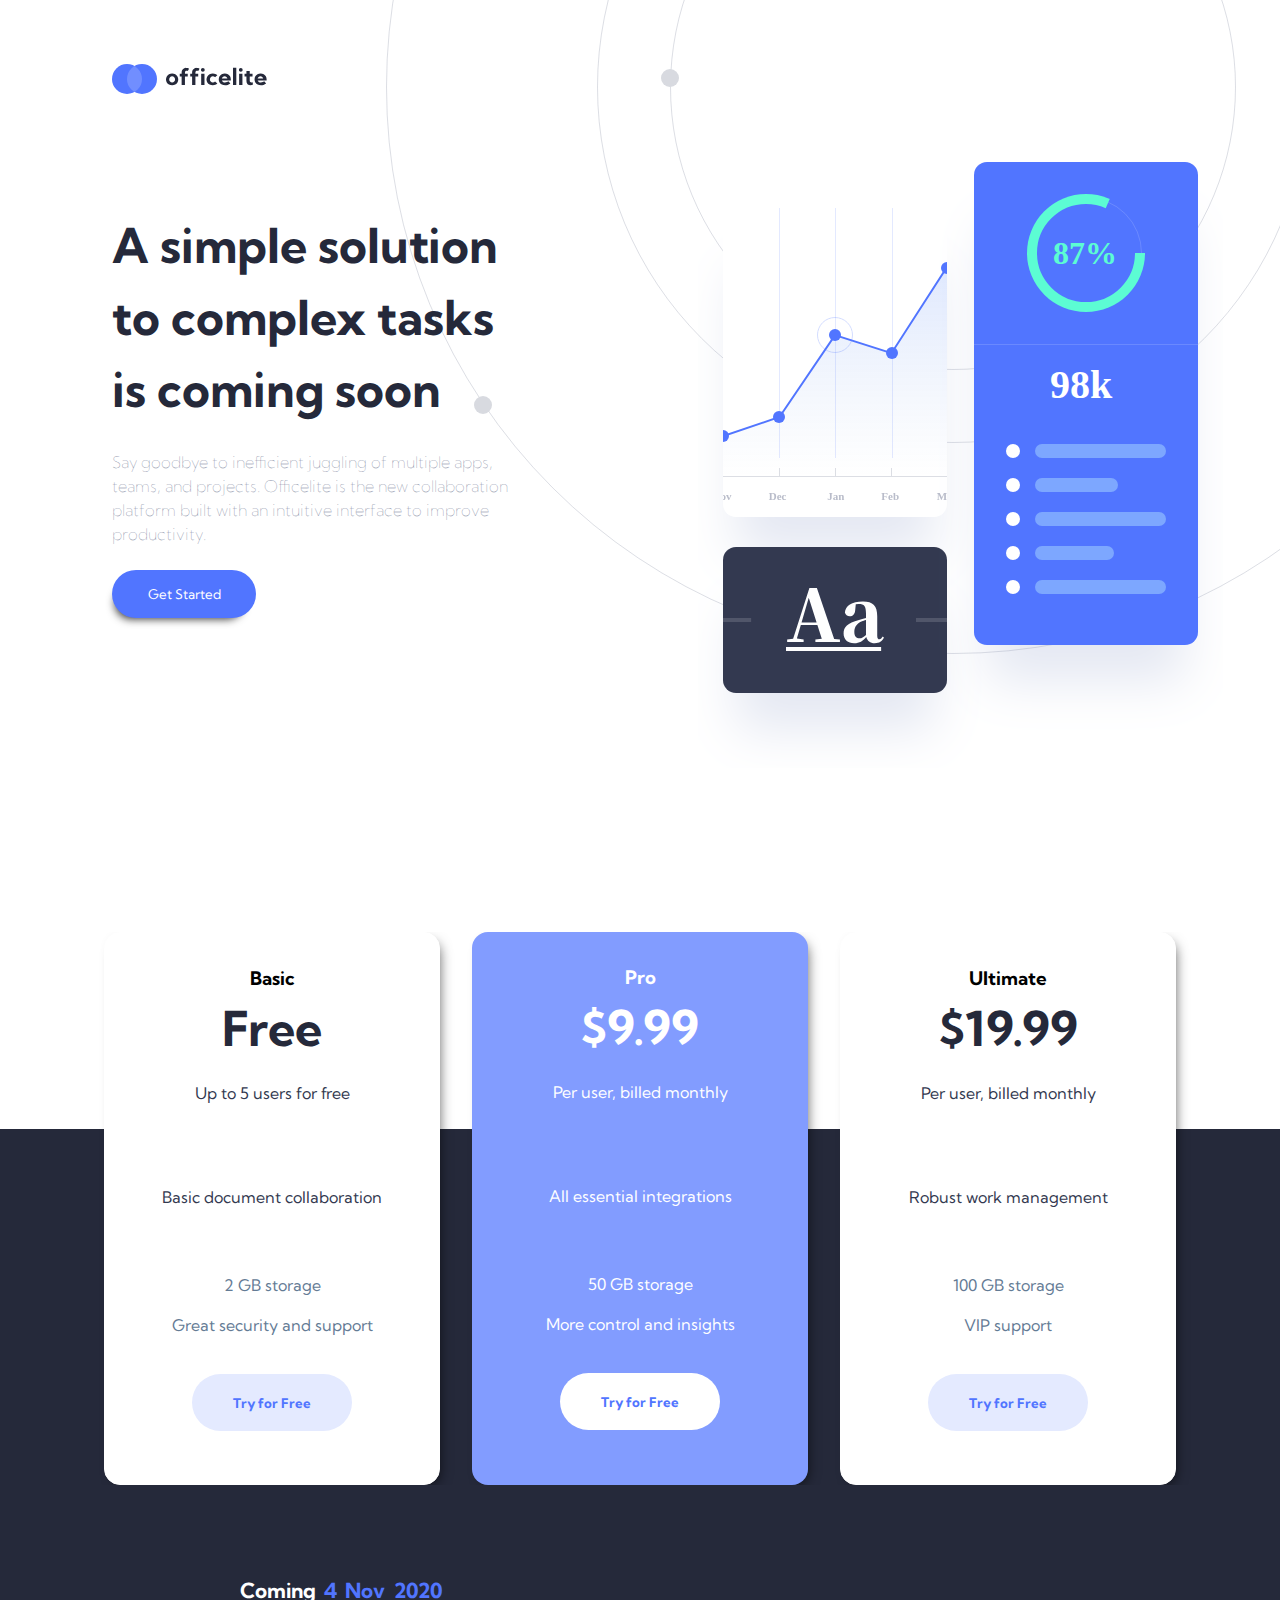
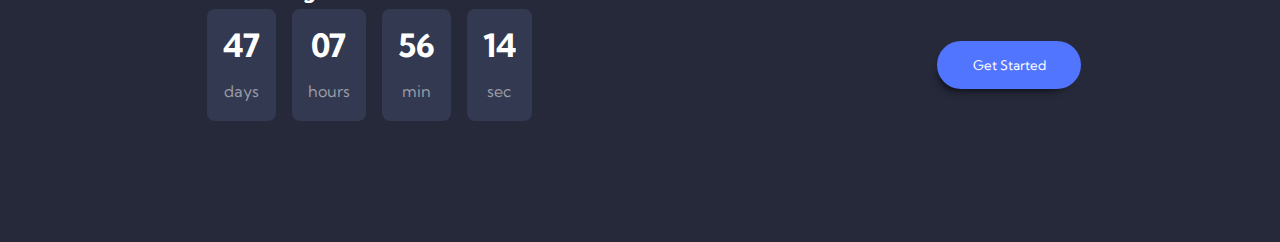
==== index.html @ df0fa64a "First commit" ====
<!DOCTYPE html>
<html lang="en">

<head>
  <meta charset="UTF-8">
  <meta name="viewport" content="width=device-width, initial-scale=1.0">

  <link rel="icon" type="image/png" sizes="32x32" href="./assets/favicon-32x32.png">
  <link rel="stylesheet" href="/css/style.css">
  <title>Officelite</title>
</head>

<body>

  <header>
    <nav>
      <img src="/assets/shared/logo.svg" alt="">
    </nav>

    <div class="cta">
      <div class="item-1">
        <h1>A simple solution to complex tasks is coming soon</h1>
        <p>Say goodbye to inefficient juggling of multiple apps, teams, and projects. Officelite is the new
          collaboration platform built with an intuitive interface to improve productivity.</p>
        <a href="sign-up.html"><button class="btn dark-purple">Get Started </button></a>
      </div>

      <div class="item-2">
        <div class="bg-pattern">
          <img src="/assets/home/bg-pattern-header.svg" alt="">
        </div>
        <div class="charts">
          <img src="/assets/home/illustration-charts.svg" alt="">
        </div>
      </div>
    </div>
  </header>



  <section class="plans">
    <div class="cards">

      <div class="card-1">
        <div>
          <h3>Basic</h3>
          <h3>Free</h3>
          <p>Up to 5 users for free</p>
        </div>
        <div>
          <p>Basic document collaboration</p>
          <p>2 GB storage</p>
          <p>Great security and support</p>
        </div>
        <button>Try for Free</button>
      </div>

      <div class="card-2">
        <div>
          <h3>Pro</h3>
          <h3>$9.99</h3>
          <p>Per user, billed monthly</p>
        </div>
        <div>
          <p> All essential integrations</p>
          <p> 50 GB storage</p>
          <p> More control and insights</p>
        </div>
        <button>Try for Free</button>

      </div>

      <div class="card-3">
        <div>
          <h3>Ultimate</h3>
          <h3>$19.99</h3>
          <p>Per user, billed monthly</p>
        </div>
        <div>
          <p>Robust work management</p>
          <p>100 GB storage</p>
          <p>VIP support</p>
        </div>
        <button>Try for Free</button>

      </div>

    </div>

    <footer>
      <h3>Coming <span class="purple-text"> 4 Nov 2020</span></h3>
      <div class="ft-item-1">

        <div class="countdown">

          <div class="days">
            <p>47<br><span class="time">days</span> </p>
          </div>
          <div class="hours">
            <p>07<br><span class="time">hours</span> </p>
          </div>
          <div class="min">
            <p>56<br><span class="time">min</span></p>
          </div>
          <div class="sec">
            <p>14<br><span class="time">sec</span> </p>
          </div>

        </div>
        <button class="btn dark-purple">Get Started</button>


      </div>

    </footer>
  </section>










  <!-- 
  If you're choosing to make this date dynamic, set it to 30 days in the future from the moment the visitor views the
  page -->



  <!-- Coming 4 Nov 2020 -->

  <!-- If you're choosing to make this timer dynamic, have it countdown from the date you set above -->
  <!-- 47 Days
  07 Hours
  56 Min
  14 Sec
  Get Started -->
</body>

</html>
---- css/style.css ----
@import url('https://fonts.googleapis.com/css2?family=Kumbh+Sans:wght@300;400;700&display=swap');

* {
  margin: 0;
  padding: 0;
  box-sizing: border-box;
  font-family: 'Kumbh Sans', sans-serif;
  overflow-x: hidden;
}

:root {
  font-size: 16px;
  --darkpurple: #5175ff;
  --lightpurple: #829cff;
  --darkblack: #25293a;
  --lightblack: #333950;
  --grey: #647b95;
  --orange: #F05B5B;
}



.btn.dark-purple {
cursor: pointer;
background-color: var(--darkpurple);
color: #fff;
border: none;
border-radius: 5rem;
padding: 1rem;
width: 9rem;
-webkit-box-shadow: -5px 9px 9px -8px rgba(0,0,0,0.79); 
box-shadow: -5px 9px 9px -8px rgba(0,0,0,0.79);
}

.btn.dark-purple:hover {
  background-color: #829CFF;
}

h1 {
  color: var(--darkblack);
  font-size: 3rem;
}


/* ------------ HEADER ------------  */
nav {
  width: 100%;
  margin: 4rem 7rem;
}


.cta {
  display: grid;
  grid-template-columns: 1fr 1fr;
  text-align: center;
}

.item-1 
{
text-align: left;
padding: 3rem 7rem;
line-height: 1.5;
width: 100%;
}
.item-1 p {
  margin: 1.5rem 0;
  color: #747B95;
  font-weight: lighter;
}
.item-2 .charts {
  opacity: 1;
  z-index: 999;
}


.item-2 .bg-pattern {
 display: block;
position: absolute;
top: -30rem;
right: -15rem;
z-index: -1;
}



/* PLANS SECTION */

.plans {
  display: grid;
  grid-template-columns: repeat(5, 1fr);
  grid-template-rows: repeat(3, 1fr);
  justify-content: center;
}

footer {
  position: relative;
  background-color: var(--darkblack);
  grid-column: 1 / -1;
  grid-row: 2 / span 3;
  z-index: -1;
  bottom: 0;
}

.countdown {
display: flex;
}

.days, .hours, .min, .sec {
  background-color: #333950;
  margin: 0 0.5rem;
  border-radius: 0.5rem;
  padding: 1rem;
  color: #fff;
  font-weight: bold;
  font-size: 2rem;
  text-align: center;
}

.time {
  color: #999CA7;
  font-size: 1rem;
}

.ft-item-1 {
display: flex;
align-items: center;
justify-content: space-around;
margin-top: 30rem;
}
/* 
 footer h3 {
  font-size: 1.5rem;
  color: #fff;
  transform: translate(15rem,29rem);
  font-size: 1.3rem;
  word-spacing: 0.2rem;
  font-weight: lighter;
} */

 footer h3 {
   position: absolute;
   margin: 28rem 15rem;
  font-size: 1.5rem;
  color: #fff;
  font-size: 1.3rem;
  word-spacing: 0.2rem;
}

.purple-text {
  color: #5175FF;
}
h3:nth-of-type(2n) {
font-size: 3rem;
color: var(--darkblack);
}



.cards {
  display: grid;
  width: 100%;
  grid-template-columns: repeat(3, 23rem);
  justify-items: center;
  justify-content: center;
  line-height: 1.5;
  margin-top: 10rem; 
  top: 60rem;
  grid-column: 1 / span 5;
  grid-row: 1 / span 2;
}



.card-1 p:nth-of-type(1), .card-2 p:nth-of-type(1), .card-3 p:nth-of-type(1) {
margin-bottom: 4rem;
color: var(--lightblack);
}
.card-1, .card-2, .card-3 {
width: 21rem;
}
.cards button {
background-color:#E4EAFF;
color: var(--darkpurple);
font-weight: bold;
border: none;
border-radius: 5rem;
padding: 1.3rem;
width: 10rem;
margin:  1.3rem 0;
}
.cards button:hover {
background-color: #C2CFFF;
cursor: pointer;
}
.card-1 p, .card-3 p {
margin:  1rem 0;
color: var(--grey);
}
.card-1, .card-3 {
  text-align: center;
  background-color: #fff;
  border: 1px solid #fff;
  border-radius: 1rem;
-webkit-box-shadow: 5px 5px 13px -6px rgba(0,0,0,0.69); 
box-shadow: 5px 5px 13px -6px rgba(0,0,0,0.69);
  padding: 2rem;
}
.card-2 {
  position: relative;
  text-align: center;
  background-color: var(--lightpurple);
  border-radius: 1rem;
-webkit-box-shadow: 5px 5px 13px -6px rgba(0,0,0,0.69); 
box-shadow: 5px 5px 13px -6px rgba(0,0,0,0.69);
padding: 2rem;
}

.card-2 {
 
}
.card-2 h3 {
color: #fff;
}
.card-2 p {
margin:  1rem 0;  
color: #fff !important;
}
.card-2 button {
background-color: #fff;
cursor: pointer;
}
.card-2 button:hover {
color: var(--lightpurple);
}

/* ------------- Sign Up Page ------------- */
.side-bg {
  position: fixed;
  background-color: var(--darkblack);
  width: 25rem;
  height: 100vh;
  z-index: -1;
  right: 0;
  overflow: hidden;
}

.side-bg img {
position: absolute;
width: 800px;
height: 100vh;
transform: rotate(180deg);
}


.grid {
  display: grid;
  grid-template-columns: repeat(2, 1fr);
  justify-content: center;
  justify-items: center;
  align-items: center;
  padding-bottom: 10rem;
}

.left-section h1 {
  line-height: 1.2;
}

.left-section h3 {
  margin-top: 2.5rem;
  word-spacing: 0.2rem;
  letter-spacing: 0.2rem;
  margin-left: 0.5rem;
}

.left-section .countdown {
  margin-top: 1rem;
}

.left-section .days, .left-section .hours,         .left-section .min,.left-section .sec {
width: 6rem;
height: 7rem;
display: flex;
align-items: center;
justify-content: center;
overflow: hidden;
color: #5175FF;
background-color: #EEF1FF;
} 

.time {
  font-weight: lighter;
}


.left-section h1 + p {
  margin: 1.5rem 0;
  color: #747B95;
  font-weight: lighter;
  line-height: 1.5;
}


input[type=number] {
    -moz-appearance:textfield; /* Firefox */
}
input, select {
  border: none;
  color: black;
  font-size: 1rem;
  font-weight: lighter;
  width: 100%;
  outline: none;
  border-bottom: 1px solid #BABDCA;
  padding-bottom: 1rem;
}

input::placeholder {
color: var(--grey);
}

form {
  width: 30rem;
  display: flex;
  flex-direction: column;
  align-items: center;
  background-color: #fff;
  border: 1px solid #fff;
  border-radius: 10px;
  padding: 4rem;
}


form button {
  margin-top: 1rem;
}



form input, form select {
  margin: 1.3rem 0;
}

select span {
  color: red;
}

.right-section .btn.dark-purple {
  width: 22rem;
  padding: 1.3rem;
}

select {
  font-weight: bold;
}

select .package-type {
  color: black;
}

#signup-nav {
  
}

/* ------------ MEDIA QUERIES ------------  */

/* ------------ TABLET ------------ */

@media(max-width: 835px) {

  .cta {
    
    align-items: center;
  }

  nav {
    margin: 0;
    padding: 0;
    margin: 3rem;
  }


  .ft-item-1 {
    margin-top: 50rem;
    display: flex;
    flex-direction: column;
    margin-top: 40rem;
  }

  footer h3 {
    width: 100%;
    display: flex;
    justify-content: center;

  }

  .ft-item-1 button {
    margin-top: 1.5rem;
  }

  .item-1 {
   padding: 3rem;
  }

  .item-1 h1 {
    font-size: 2rem;
  }

  .item-1 p {
    font-size: 0.8rem;

  }

  .item-2 .charts {
    scale: 0.9;
    display: flex;
  }

  .cards {
    grid-template-columns: 1fr;
    grid-template-rows: repeat(3, 1fr);
    gap: 3rem;
  }

  .card-1, .card-2, .card-3 {
   width: 90vw;
   height: 28vh;
   margin: 0;
   padding: 0;
   line-height: 1.5;
   text-align: left;
   display: flex;
   align-items: center;
   justify-content: space-between;
   line-height: normal;
   padding: 3rem;
   overflow: hidden;
  }

  .card-1 > div,  .card-2 > div,  .card-3 > div {
    margin-bottom: 5rem;
  }

  .card-1 p, .card-3 p {
    color: var(--grey) !important;
  }

  .card-1 h3, .card-2 h3, .card-3 h3 {
    margin: 1rem 0;
  }



  .card-1 p:nth-of-type(1), .card-2 p:nth-of-type(1), .card-3 p:nth-of-type(1) {
margin-bottom: 0;
}
  .card-1 button,  .card-2 button,  .card-3 button { 
   position: absolute;
   margin-top: 12rem;
  }

} 


/* ------------ MOBILE ------------ */

 @media(max-width: 415px) {



  nav {
    padding: 0;
    margin: 0;
    display: flex;
    justify-content: center;
    margin-top: 3rem;
    background-color: blue !important;
  }

  .cta {
    grid-template-columns: 20rem;
    grid-template-rows: repeat(2, 35rem);
    justify-content: center;
  }

  .item-1 {
    order: 2;
    width: 80vw;
    text-align: center;
    margin-bottom: 10rem;
    padding: 1rem;
    display: flex;
    flex-direction: column;
    justify-self: center;
    align-self: center;
    overflow: hidden;
  }.item-1 button {margin: 0 auto;}

  .item-1 h1 {
    font-size: 2rem;
  }

  .item-2 {
    width: 100%;
    height: 100%;
    overflow: hidden;
    order: 1;
    scale: 1;
    align-self: center;
    margin-top: 5rem;
  }

  .plans {
    position: relative;
    bottom: 10rem;
  }


  .card-1, .card-2, .card-3 {
   width: 90vw;
   height: 850px;
   margin: 0;
   padding: 0;
   line-height: 1.5;
   text-align: center;
   display: flex;
   flex-direction: column;
   line-height: normal;
   padding: 3rem;
  }

   .card-1 button,  .card-2 button,  .card-3 button { 
   position: absolute;
   margin-top: 23rem;
  }
  .card-1 h3 {
font-size: 2rem;
}

.card-1 > div:nth-of-type(2), .card-2 > div:nth-of-type(2), .card-3 > div:nth-of-type(2)  {
  margin-bottom: 25rem;
}
}

/* ------------ SIGN UP MEDIA QUERIES -------- */
@media(max-width: 950px) {
  .grid {
    width: 100%;
    grid-template-columns: 1fr;
    gap: 1.5rem;
  }

  .left-section {
    order: 1;
    width: 100%;
    display: flex;
    flex-direction: column;
    align-items: center;
    margin-top: 2rem;

  }
  .left-section h1 br { 
    display: none;
  } 
  .left-section h1 + p {
    text-align: center;
  }
  .left-section h3 {
    margin-top: 2rem;
   margin-bottom: 0.5rem;
  }

.right-section {
  order: 2;

  }

  form {

   margin-bottom: 5rem;
  }




  .side-bg {
    position: fixed;
    order: -1;
    bottom: 0;
    height: 35vh;
    width: 100%;

  }


  .side-bg img {
     width: 100vw;
     height: 100vw;   
     transform: rotate(90deg);
     margin-left: 50%;
  }
}
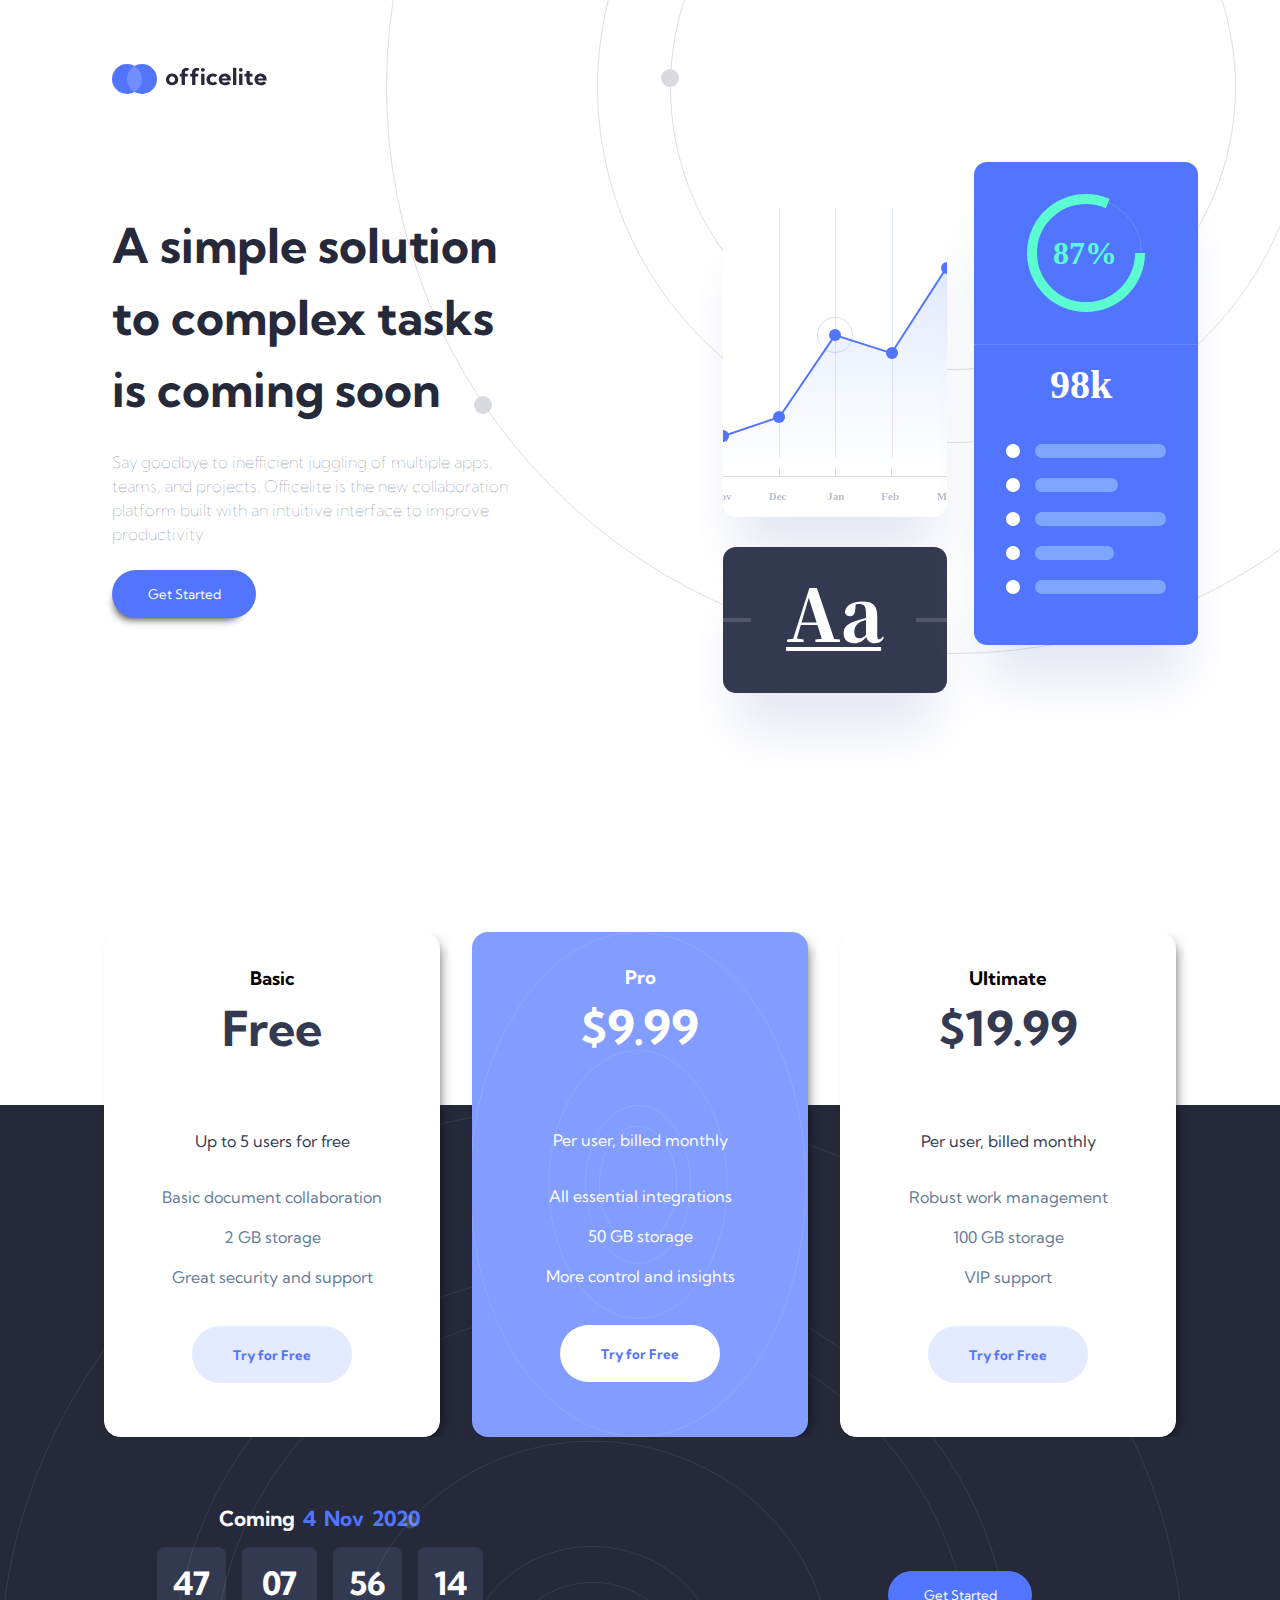
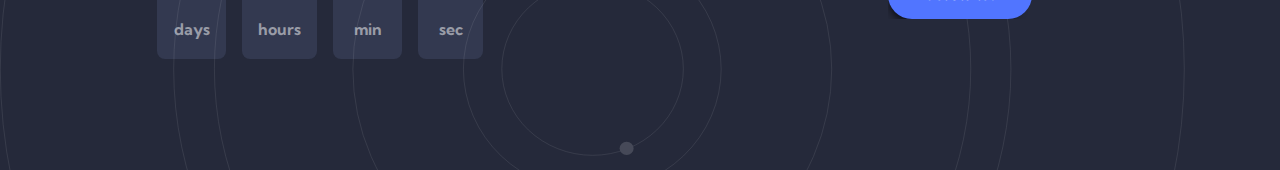
==== commit 6772a0cc: "Second commit" ====
--- a/index.html
+++ b/index.html
@@ -7,6 +7,7 @@
 
   <link rel="icon" type="image/png" sizes="32x32" href="./assets/favicon-32x32.png">
   <link rel="stylesheet" href="/css/style.css">
+
   <title>Officelite</title>
 </head>
 
@@ -42,7 +43,7 @@
     <div class="cards">
 
       <div class="card-1">
-        <div>
+        <div class="package">
           <h3>Basic</h3>
           <h3>Free</h3>
           <p>Up to 5 users for free</p>
@@ -56,7 +57,8 @@
       </div>
 
       <div class="card-2">
-        <div>
+        <img src="/assets/home/bg-pattern-pricing.svg" alt="">
+        <div class="package">
           <h3>Pro</h3>
           <h3>$9.99</h3>
           <p>Per user, billed monthly</p>
@@ -71,7 +73,7 @@
       </div>
 
       <div class="card-3">
-        <div>
+        <div class="package">
           <h3>Ultimate</h3>
           <h3>$19.99</h3>
           <p>Per user, billed monthly</p>
@@ -88,11 +90,12 @@
     </div>
 
     <footer>
-      <h3>Coming <span class="purple-text"> 4 Nov 2020</span></h3>
+      <img src="/assets/home/bg-pattern-footer.svg" alt="">
+
       <div class="ft-item-1">
 
+        <h3>Coming <span class="purple-text"> 4 Nov 2020</span></h3>
         <div class="countdown">
-
           <div class="days">
             <p>47<br><span class="time">days</span> </p>
           </div>
@@ -103,12 +106,12 @@
             <p>56<br><span class="time">min</span></p>
           </div>
           <div class="sec">
-            <p>14<br><span class="time">sec</span> </p>
+            <p>14<br><span class="time">sec</span></p>
           </div>
-
         </div>
-        <button class="btn dark-purple">Get Started</button>
-
+        <div class="footer-btn">
+          <button class="btn dark-purple"><a href="/sign-up.html"> Get Started</a></button>
+        </div>
 
       </div>
 
--- a/css/style.css
+++ b/css/style.css
@@ -1,4 +1,9 @@
 @import url('https://fonts.googleapis.com/css2?family=Kumbh+Sans:wght@300;400;700&display=swap');
+
+html {
+  height: 100%;
+
+}
 
 * {
   margin: 0;
@@ -6,6 +11,13 @@
   box-sizing: border-box;
   font-family: 'Kumbh Sans', sans-serif;
   overflow-x: hidden;
+}
+
+
+body {
+  display: flex;
+  flex-direction: column;
+  min-height: 100%;
 }
 
 :root {
@@ -15,10 +27,7 @@
   --darkblack: #25293a;
   --lightblack: #333950;
   --grey: #647b95;
-  --orange: #F05B5B;
-}
-
-
+}
 
 .btn.dark-purple {
 cursor: pointer;
@@ -31,10 +40,11 @@
 -webkit-box-shadow: -5px 9px 9px -8px rgba(0,0,0,0.79); 
 box-shadow: -5px 9px 9px -8px rgba(0,0,0,0.79);
 }
-
 .btn.dark-purple:hover {
-  background-color: #829CFF;
-}
+background-color: var(--lightpurple);
+}
+
+
 
 h1 {
   color: var(--darkblack);
@@ -42,17 +52,21 @@
 }
 
 
+
+
+
 /* ------------ HEADER ------------  */
+
 nav {
   width: 100%;
   margin: 4rem 7rem;
 }
-
 
 .cta {
   display: grid;
   grid-template-columns: 1fr 1fr;
   text-align: center;
+  overflow: hidden;
 }
 
 .item-1 
@@ -67,14 +81,13 @@
   color: #747B95;
   font-weight: lighter;
 }
+
+
 .item-2 .charts {
   opacity: 1;
   z-index: 999;
 }
-
-
 .item-2 .bg-pattern {
- display: block;
 position: absolute;
 top: -30rem;
 right: -15rem;
@@ -83,75 +96,15 @@
 
 
 
-/* PLANS SECTION */
+
+
+/* ------------ PLANS SECTION ------------ */
 
 .plans {
   display: grid;
   grid-template-columns: repeat(5, 1fr);
   grid-template-rows: repeat(3, 1fr);
   justify-content: center;
-}
-
-footer {
-  position: relative;
-  background-color: var(--darkblack);
-  grid-column: 1 / -1;
-  grid-row: 2 / span 3;
-  z-index: -1;
-  bottom: 0;
-}
-
-.countdown {
-display: flex;
-}
-
-.days, .hours, .min, .sec {
-  background-color: #333950;
-  margin: 0 0.5rem;
-  border-radius: 0.5rem;
-  padding: 1rem;
-  color: #fff;
-  font-weight: bold;
-  font-size: 2rem;
-  text-align: center;
-}
-
-.time {
-  color: #999CA7;
-  font-size: 1rem;
-}
-
-.ft-item-1 {
-display: flex;
-align-items: center;
-justify-content: space-around;
-margin-top: 30rem;
-}
-/* 
- footer h3 {
-  font-size: 1.5rem;
-  color: #fff;
-  transform: translate(15rem,29rem);
-  font-size: 1.3rem;
-  word-spacing: 0.2rem;
-  font-weight: lighter;
-} */
-
- footer h3 {
-   position: absolute;
-   margin: 28rem 15rem;
-  font-size: 1.5rem;
-  color: #fff;
-  font-size: 1.3rem;
-  word-spacing: 0.2rem;
-}
-
-.purple-text {
-  color: #5175FF;
-}
-h3:nth-of-type(2n) {
-font-size: 3rem;
-color: var(--darkblack);
 }
 
 
@@ -168,11 +121,8 @@
   grid-column: 1 / span 5;
   grid-row: 1 / span 2;
 }
-
-
-
-.card-1 p:nth-of-type(1), .card-2 p:nth-of-type(1), .card-3 p:nth-of-type(1) {
-margin-bottom: 4rem;
+.package p:nth-of-type(1) {
+margin-top: 4rem;
 color: var(--lightblack);
 }
 .card-1, .card-2, .card-3 {
@@ -192,6 +142,8 @@
 background-color: #C2CFFF;
 cursor: pointer;
 }
+
+
 .card-1 p, .card-3 p {
 margin:  1rem 0;
 color: var(--grey);
@@ -204,7 +156,16 @@
 -webkit-box-shadow: 5px 5px 13px -6px rgba(0,0,0,0.69); 
 box-shadow: 5px 5px 13px -6px rgba(0,0,0,0.69);
   padding: 2rem;
-}
+}h3:nth-of-type(2n) {
+font-size: 3rem;
+color: var(--lightblack);
+}
+h3:nth-of-type(2n) {
+font-size: 3rem;
+color: var(--lightblack);
+}
+
+
 .card-2 {
   position: relative;
   text-align: center;
@@ -214,10 +175,6 @@
 box-shadow: 5px 5px 13px -6px rgba(0,0,0,0.69);
 padding: 2rem;
 }
-
-.card-2 {
- 
-}
 .card-2 h3 {
 color: #fff;
 }
@@ -226,14 +183,123 @@
 color: #fff !important;
 }
 .card-2 button {
+position: relative;
 background-color: #fff;
+}
+.card-2 button:hover {
+  cursor: pointer;
+  background-color: #fff;
+  color: var(--lightpurple);
+}
+
+
+.card-2 img {
+  position: absolute;
+  width: 100%;
+  height: 100%;
+  display: flex;
+  justify-content: center;
+  align-items: center;
+  overflow: hidden;
+  top: 0;
+  right: 0.1rem;
+}
+
+
+
+
+
+/* ------------- FOOTER SECTION ------------- */
+
+footer {
+  position: relative;
+  background-color: var(--darkblack);
+  grid-column: 1 / -1;
+  grid-row: 2 / span 3;
+  z-index: -1;
+  bottom: 0;
+  opacity: 1;
+}
+
+footer img {
+position: absolute;
+width: 100%;
+height: 100%;
+}
+
+
+.days, .hours, .min, .sec {
+  background-color: #333950;
+  margin: 0 0.5rem;
+  border-radius: 0.5rem;
+  padding: 1rem;
+  color: #fff;
+  font-weight: bold;
+  font-size: 2rem;
+  text-align: center;
+}
+
+.time {
+  color: #999CA7;
+  font-size: 1rem;
+}
+
+
+ footer h3 {
+  font-size: 1.5rem;
+  color: #fff;
+  font-size: 1.3rem;
+  word-spacing: 0.2rem;
+}
+
+
+.ft-item-1 {
+  display: grid;
+  margin-top:25rem;
+  grid-template-columns: 1fr 1fr;
+  grid-template-rows: 1fr;
+  align-items: center;
+  justify-items: center;
+}
+
+.countdown {
+  display: flex;
+}
+
+.countdown {
+  grid-column: 1 / 2;
+  margin-top: 1rem;
+}
+
+
+
+
+
+
+
+
+
+footer .btn.dark-purple {
+position: relative;
 cursor: pointer;
 }
-.card-2 button:hover {
-color: var(--lightpurple);
-}
+footer .btn.dark-purple a {
+text-decoration: none;
+color: #fff;
+}
+
+.purple-text {
+  color: #5175FF;
+}
+
+
+
+
+
+
 
 /* ------------- Sign Up Page ------------- */
+
 .side-bg {
   position: fixed;
   background-color: var(--darkblack);
@@ -272,11 +338,12 @@
   margin-left: 0.5rem;
 }
 
-.left-section .countdown {
+.left-section .signup-countdown {
   margin-top: 1rem;
 }
 
-.left-section .days, .left-section .hours,         .left-section .min,.left-section .sec {
+.left-section .signup-days, .left-section .signup-hours,       
+.left-section .signup-min, .left-section .signup-sec {
 width: 6rem;
 height: 7rem;
 display: flex;
@@ -287,7 +354,7 @@
 background-color: #EEF1FF;
 } 
 
-.time {
+.signup-time {
   font-weight: lighter;
 }
 
@@ -357,11 +424,16 @@
   color: black;
 }
 
-#signup-nav {
-  
-}
-
-/* ------------ MEDIA QUERIES ------------  */
+
+
+
+
+
+
+
+
+
+/* ------------------------ MEDIA QUERIES ------------------------  */
 
 /* ------------ TABLET ------------ */
 
@@ -379,23 +451,17 @@
   }
 
 
-  .ft-item-1 {
-    margin-top: 50rem;
-    display: flex;
-    flex-direction: column;
-    margin-top: 40rem;
-  }
-
-  footer h3 {
-    width: 100%;
-    display: flex;
-    justify-content: center;
-
-  }
-
-  .ft-item-1 button {
-    margin-top: 1.5rem;
-  }
+.ft-item-1 {
+  display: flex;
+  flex-direction: column;
+  margin-top: 65rem;
+}
+
+footer button {
+  margin-top: 1.5rem;
+}
+
+
 
   .item-1 {
    padding: 3rem;
@@ -423,7 +489,7 @@
 
   .card-1, .card-2, .card-3 {
    width: 90vw;
-   height: 28vh;
+   height: 65vh;
    margin: 0;
    padding: 0;
    line-height: 1.5;
@@ -461,24 +527,22 @@
 } 
 
 
+
+
+
 /* ------------ MOBILE ------------ */
 
  @media(max-width: 415px) {
-
-
-
   nav {
     padding: 0;
     margin: 0;
     display: flex;
     justify-content: center;
     margin-top: 3rem;
-    background-color: blue !important;
   }
 
   .cta {
     grid-template-columns: 20rem;
-    grid-template-rows: repeat(2, 35rem);
     justify-content: center;
   }
 
@@ -492,8 +556,8 @@
     flex-direction: column;
     justify-self: center;
     align-self: center;
-    overflow: hidden;
-  }.item-1 button {margin: 0 auto;}
+  
+  }.item-1 button {margin: 1rem auto;}
 
   .item-1 h1 {
     font-size: 2rem;
@@ -516,8 +580,8 @@
 
 
   .card-1, .card-2, .card-3 {
-   width: 90vw;
-   height: 850px;
+   width: 85vw;
+   height: 800px;
    margin: 0;
    padding: 0;
    line-height: 1.5;
@@ -525,12 +589,16 @@
    display: flex;
    flex-direction: column;
    line-height: normal;
-   padding: 3rem;
+    font-size: 1rem;
+  }
+
+  .card-1, .card-2, .card-3 {
+    position: relative;
   }
 
    .card-1 button,  .card-2 button,  .card-3 button { 
    position: absolute;
-   margin-top: 23rem;
+   bottom: 5rem;
   }
   .card-1 h3 {
 font-size: 2rem;
@@ -539,9 +607,36 @@
 .card-1 > div:nth-of-type(2), .card-2 > div:nth-of-type(2), .card-3 > div:nth-of-type(2)  {
   margin-bottom: 25rem;
 }
-}
+
+footer {
+
+height: 105rem;
+margin: 0;
+padding: 0;
+}
+
+.ft-item-1 {
+  margin-top: 35rem;
+}
+
+.days, .hours, .min, .sec {
+ font-size: 1.3rem;
+margin: 0 auto;
+
+}
+
+
+}
+
+
+
+
+
+
 
 /* ------------ SIGN UP MEDIA QUERIES -------- */
+/* ------------ TABLET -------- */
+
 @media(max-width: 950px) {
   .grid {
     width: 100%;
@@ -575,27 +670,81 @@
   }
 
   form {
-
-   margin-bottom: 5rem;
-  }
-
-
-
-
-  .side-bg {
-    position: fixed;
-    order: -1;
-    bottom: 0;
-    height: 35vh;
-    width: 100%;
-
-  }
-
-
-  .side-bg img {
-     width: 100vw;
-     height: 100vw;   
-     transform: rotate(90deg);
-     margin-left: 50%;
-  }
+    margin-top: 4rem;
+  }
+
+  footer img {
+    width: 1500px;
+  }
+
+
+
+}
+
+/* ------------ MOBILE -------- */
+@media(max-width: 450px) {
+  #signup-nav {
+   margin: 0;
+   position: relative;
+   padding: 0;
+   display: flex;
+   justify-content: center;
+   margin-top: 3rem;
+   z-index: 999;
+  }
+
+  .grid {
+    text-align: center;
+  }
+
+  .left-section {
+    margin-top: 5rem;
+  }
+  .left-section p {
+    padding: 0 2rem;
+  }
+   .left-section br {
+    display: none;
+  }
+
+.signup-days, .signup-hours, .signup-min, .signup-sec {
+display: flex;
+flex-direction: column;
+}
+.signup-countdown {
+width: 25rem;
+padding: 2rem;
+}
+.signup-time {
+display: flex;
+justify-content: center;
+align-items: center;
+}
+
+form {
+  width: 20rem;
+}
+.right-section form .btn.dark-purple  {
+  width: 17rem;
+}
+
+.side-bg img {
+  width: 90vw;
+  height: 40vh;
+}
+
+
+
+  /* .nav-bg {
+    position: absolute;
+    display: flex;
+    justify-content: center;
+    align-items: center;
+    width: 100vw;
+    height: 200px;
+    z-index: -1;
+    top: 0;
+  } */
+
+  
 }